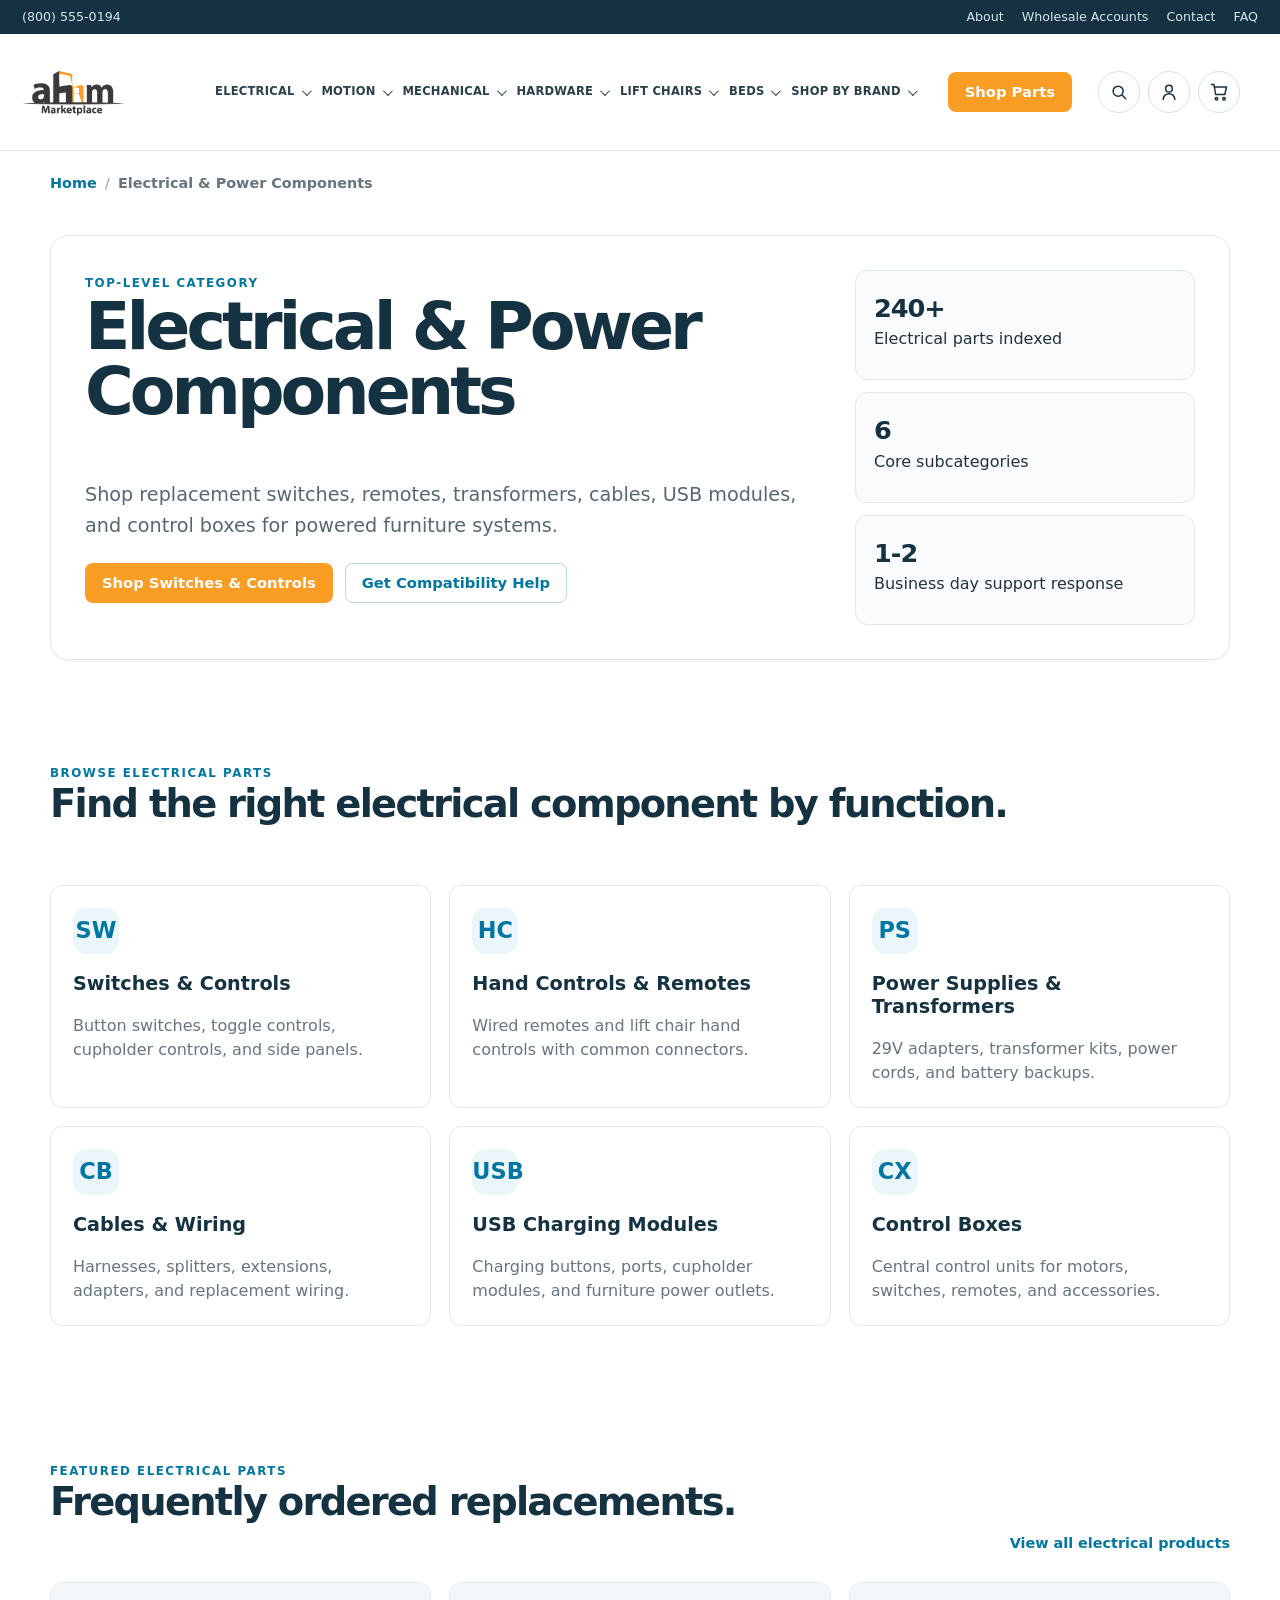
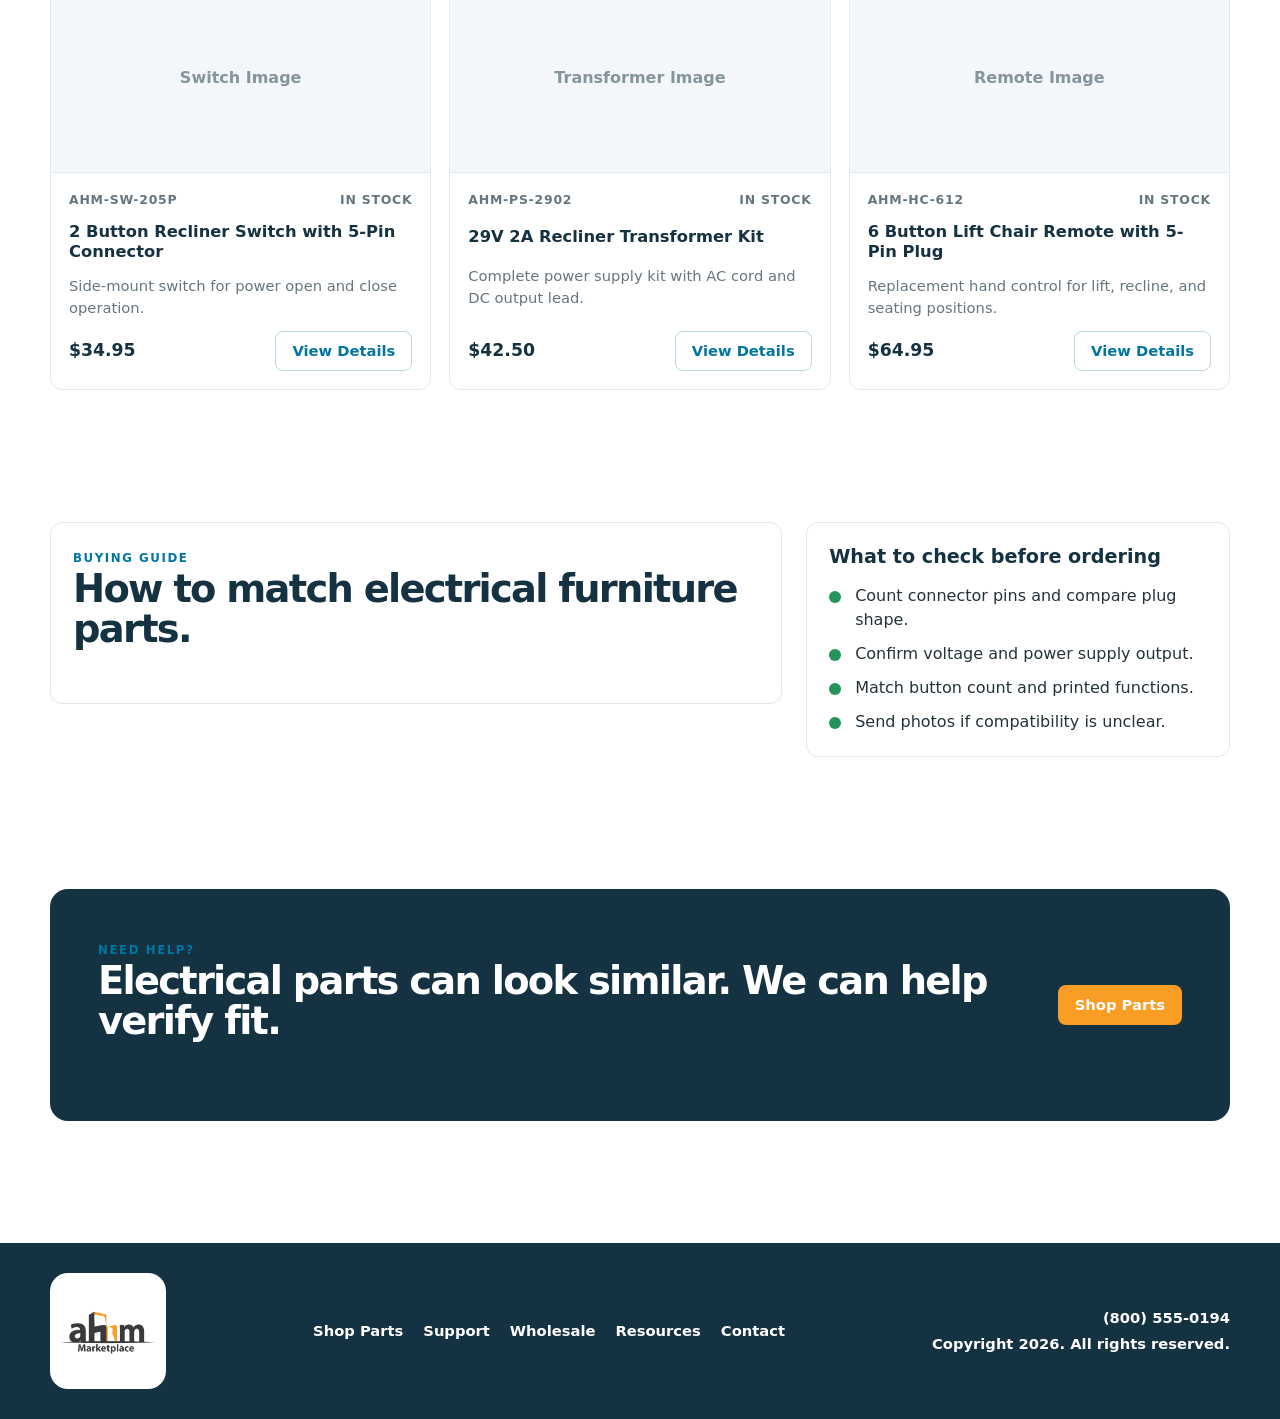
==== category.html @ 7382ef0e "Create static furniture parts prototype. Co-authored-by: Cursor <cursoragent@cursor.com>" ====
<!DOCTYPE html>
<html lang="en">
<head>
  <meta charset="UTF-8">
  <meta name="viewport" content="width=device-width, initial-scale=1.0">
  <title>Electrical & Power Components | AHM Furniture Parts</title>
  <meta name="description" content="Shop electrical and power replacement parts for recliners, lift chairs, sofas, sectionals, and adjustable beds.">
  <link rel="stylesheet" href="css/styles.css">
</head>
<body>
  <a class="skip-link" href="#main-content">Skip to content</a>
  <div class="utility-bar">
    <div class="container utility-inner">
      <div class="utility-contact">
        <a href="tel:+18005550194">(800) 555-0194</a>
      </div>
      <nav class="utility-links" aria-label="Utility navigation">
        <a href="#">About</a>
        <a href="#">Wholesale Accounts</a>
        <a href="#">Contact</a>
        <a href="#">FAQ</a>
      </nav>
    </div>
  </div>

  <!-- Shopify-ready header and navigation section -->
  <header class="site-header">
    <div class="container header-main">
      <a class="brand" href="index.html" aria-label="AHM Furniture Parts home">
        <img src="assets/AHM-Marketplace-Logo.png" alt="AHM Furniture Parts" onerror="this.style.display='none'">
      </a>
    <nav class="main-nav" aria-label="Main navigation" data-main-nav>
      <div class="mobile-nav-header mobile-only">
        <strong>Browse Parts</strong>
        <button class="mobile-close" type="button" aria-label="Close menu" data-menu-close>X</button>
      </div>
      <div class="container">
        <ul class="nav-list">
          <li class="nav-item">
            <button class="nav-button" type="button" aria-expanded="false">Electrical</button>
            <div class="mega-menu mega-wide">
              <div class="mega-grid">
                <div class="mega-panel">
                  <strong>Controls</strong>
                  <a href="subcategory.html">Switches &amp; Controls</a>
                  <a href="#">Hand Controls &amp; Remotes</a>
                  <a href="#">USB Charging Modules</a>
                </div>
                <div class="mega-panel">
                  <strong>Power</strong>
                  <a href="category.html">Electrical &amp; Power Components</a>
                  <a href="#">Power Supplies &amp; Transformers</a>
                  <a href="#">Control Boxes</a>
                </div>
                <div class="mega-panel">
                  <strong>Wiring</strong>
                  <a href="#">Cables &amp; Wiring</a>
                  <a href="#">Connectors &amp; Adapters</a>
                  <a href="#">Splitters &amp; Extensions</a>
                </div>
              </div>
            </div>
          </li>
          <li class="nav-item">
            <button class="nav-button" type="button" aria-expanded="false">Motion</button>
            <div class="mega-menu mega-wide">
              <div class="mega-grid">
                <div class="mega-panel">
                  <strong>Actuator Types</strong>
                  <a href="#">Motors &amp; Actuators</a>
                  <a href="#">Recliner Motors</a>
                  <a href="#">Lift Chair Motors</a>
                </div>
                <div class="mega-panel">
                  <strong>Positioning</strong>
                  <a href="#">Headrest Motors</a>
                  <a href="#">Lumbar Motors</a>
                  <a href="#">Drive Shafts</a>
                </div>
                <div class="mega-panel">
                  <strong>Drive Systems</strong>
                  <a href="#">Mechanisms &amp; Drive Systems</a>
                  <a href="#">Motor Brackets</a>
                  <a href="#">Synchronization Parts</a>
                </div>
              </div>
            </div>
          </li>
          <li class="nav-item">
            <button class="nav-button" type="button" aria-expanded="false">Mechanical</button>
            <div class="mega-menu mega-wide">
              <div class="mega-grid">
                <div class="mega-panel">
                  <strong>Recline Systems</strong>
                  <a href="#">Recliner Mechanisms</a>
                  <a href="#">Linkage Parts</a>
                  <a href="#">Mounting Plates</a>
                </div>
                <div class="mega-panel">
                  <strong>Release Parts</strong>
                  <a href="#">Release Handles</a>
                  <a href="#">Release Cables</a>
                  <a href="#">Pull Tabs</a>
                </div>
                <div class="mega-panel">
                  <strong>Repair Components</strong>
                  <a href="#">Springs</a>
                  <a href="#">Brackets &amp; Mounting Hardware</a>
                  <a href="#">Bearings &amp; Bushings</a>
                </div>
              </div>
            </div>
          </li>
          <li class="nav-item">
            <button class="nav-button" type="button" aria-expanded="false">Hardware</button>
            <div class="mega-menu mega-wide">
              <div class="mega-grid">
                <div class="mega-panel">
                  <strong>Fasteners</strong>
                  <a href="#">Bolts, Screws &amp; Nuts</a>
                  <a href="#">Pins &amp; Retainers</a>
                  <a href="#">Washers &amp; Spacers</a>
                </div>
                <div class="mega-panel">
                  <strong>Clips &amp; Guides</strong>
                  <a href="#">Clips &amp; Bushings</a>
                  <a href="#">Glides &amp; Guides</a>
                  <a href="#">Snap-In Hardware</a>
                </div>
                <div class="mega-panel">
                  <strong>Base Parts</strong>
                  <a href="#">Feet &amp; Glides</a>
                  <a href="#">Casters &amp; Wheels</a>
                  <a href="#">Levelers</a>
                </div>
              </div>
            </div>
          </li>
          <li class="nav-item">
            <button class="nav-button" type="button" aria-expanded="false">Lift Chairs</button>
            <div class="mega-menu mega-wide">
              <div class="mega-grid">
                <div class="mega-panel">
                  <strong>Controls</strong>
                  <a href="#">Hand Controls</a>
                  <a href="#">Wired Remotes</a>
                  <a href="#">Control Pendants</a>
                </div>
                <div class="mega-panel">
                  <strong>Lift Drive</strong>
                  <a href="#">Lift Motors</a>
                  <a href="#">Actuators</a>
                  <a href="#">Lift Bases</a>
                </div>
                <div class="mega-panel">
                  <strong>Power &amp; Backup</strong>
                  <a href="#">Transformers</a>
                  <a href="#">Batteries</a>
                  <a href="#">Power Cords</a>
                </div>
              </div>
            </div>
          </li>
          <li class="nav-item">
            <button class="nav-button" type="button" aria-expanded="false">Beds</button>
            <div class="mega-menu mega-wide">
              <div class="mega-grid">
                <div class="mega-panel">
                  <strong>Bed Controls</strong>
                  <a href="#">Bed Remotes</a>
                  <a href="#">Wireless Remotes</a>
                  <a href="#">Pairing Accessories</a>
                </div>
                <div class="mega-panel">
                  <strong>Adjustment Parts</strong>
                  <a href="#">Bed Motors</a>
                  <a href="#">Actuators</a>
                  <a href="#">Control Boxes</a>
                </div>
                <div class="mega-panel">
                  <strong>Electrical</strong>
                  <a href="#">Power Supplies</a>
                  <a href="#">Cables &amp; Wiring</a>
                  <a href="#">Sync Cords</a>
                </div>
              </div>
            </div>
          </li>
          <li class="nav-item">
            <button class="nav-button" type="button" aria-expanded="false">Shop By Brand</button>
            <div class="mega-menu mega-wide">
              <div class="mega-grid">
                <div class="mega-panel">
                  <strong>Component Brands</strong>
                  <a href="#">Okin</a>
                  <a href="#">Limoss</a>
                  <a href="#">Kaidi</a>
                </div>
                <div class="mega-panel">
                  <strong>Furniture Brands</strong>
                  <a href="#">La-Z-Boy</a>
                  <a href="#">Ashley Furniture</a>
                  <a href="#">Pride Mobility</a>
                </div>
                <div class="mega-panel">
                  <strong>Universal Fit</strong>
                  <a href="#">Compatible Switches</a>
                  <a href="#">Universal Remotes</a>
                  <a href="#">Connector Matching</a>
                </div>
              </div>
            </div>
          </li>
        </ul>
      </div>
    </nav>
      <a class="header-cta" href="category.html">Shop Parts</a>
      <div class="header-actions" aria-label="Header actions">
        <button class="icon-button" type="button" aria-label="Search">
          <svg viewBox="0 0 24 24" aria-hidden="true"><circle cx="11" cy="11" r="6"></circle><path d="m16 16 4 4"></path></svg>
        </button>
        <a class="icon-button" href="#" aria-label="Account">
          <svg viewBox="0 0 24 24" aria-hidden="true"><circle cx="12" cy="8" r="4"></circle><path d="M5 21a7 7 0 0 1 14 0"></path></svg>
        </a>
        <a class="icon-button" href="#" aria-label="Cart">
          <svg viewBox="0 0 24 24" aria-hidden="true"><path d="M6 6h15l-2 9H8L6 3H3"></path><circle cx="9" cy="20" r="1.5"></circle><circle cx="18" cy="20" r="1.5"></circle></svg>
        </a>
      </div>
      <button class="menu-toggle" type="button" aria-label="Open menu" aria-expanded="false" data-menu-toggle><span></span><span></span><span></span></button>
    </div>
  </header>

  <main id="main-content">
    <div class="container breadcrumbs" aria-label="Breadcrumb">
      <a href="index.html">Home</a>
      <span>Electrical &amp; Power Components</span>
    </div>

    <!-- Shopify-ready category hero section -->
    <section class="page-hero">
      <div class="container">
        <div class="category-hero">
          <div>
            <span class="eyebrow">Top-Level Category</span>
            <h1>Electrical &amp; Power Components</h1>
            <p class="lead">Shop replacement switches, remotes, transformers, cables, USB modules, and control boxes for powered furniture systems.</p>
            <div class="hero-actions">
              <a class="btn btn-primary" href="subcategory.html">Shop Switches &amp; Controls</a>
              <a class="btn btn-secondary" href="#category-help">Get Compatibility Help</a>
            </div>
          </div>
          <div class="hero-stats" aria-label="Category highlights">
            <div class="stat-card"><strong>240+</strong><span>Electrical parts indexed</span></div>
            <div class="stat-card"><strong>6</strong><span>Core subcategories</span></div>
            <div class="stat-card"><strong>1-2</strong><span>Business day support response</span></div>
          </div>
        </div>
      </div>
    </section>

    <!-- Shopify-ready subcategory grid section -->
    <section class="section section-tight">
      <div class="container">
        <div class="section-header">
          <div>
            <span class="eyebrow">Browse Electrical Parts</span>
            <h2>Find the right electrical component by function.</h2>
          </div>
        </div>
        <div class="subcategory-grid">
          <a class="category-card" href="subcategory.html"><span class="icon">SW</span><h3>Switches &amp; Controls</h3><p>Button switches, toggle controls, cupholder controls, and side panels.</p></a>
          <a class="category-card" href="#"><span class="icon">HC</span><h3>Hand Controls &amp; Remotes</h3><p>Wired remotes and lift chair hand controls with common connectors.</p></a>
          <a class="category-card" href="#"><span class="icon">PS</span><h3>Power Supplies &amp; Transformers</h3><p>29V adapters, transformer kits, power cords, and battery backups.</p></a>
          <a class="category-card" href="#"><span class="icon">CB</span><h3>Cables &amp; Wiring</h3><p>Harnesses, splitters, extensions, adapters, and replacement wiring.</p></a>
          <a class="category-card" href="#"><span class="icon">USB</span><h3>USB Charging Modules</h3><p>Charging buttons, ports, cupholder modules, and furniture power outlets.</p></a>
          <a class="category-card" href="#"><span class="icon">CX</span><h3>Control Boxes</h3><p>Central control units for motors, switches, remotes, and accessories.</p></a>
        </div>
      </div>
    </section>

    <!-- Shopify-ready featured products section -->
    <section class="section">
      <div class="container">
        <div class="section-header">
          <div>
            <span class="eyebrow">Featured Electrical Parts</span>
            <h2>Frequently ordered replacements.</h2>
          </div>
          <a class="small-link" href="subcategory.html">View all electrical products</a>
        </div>
        <div class="product-grid">
          <article class="product-card"><a class="product-image" href="product.html">Switch Image</a><div class="product-body"><div class="product-meta"><span>AHM-SW-205P</span><span>In Stock</span></div><a class="product-title" href="product.html">2 Button Recliner Switch with 5-Pin Connector</a><p class="product-desc">Side-mount switch for power open and close operation.</p><div class="product-footer"><span class="price">$34.95</span><a class="btn btn-outline" href="product.html">View Details</a></div></div></article>
          <article class="product-card"><a class="product-image" href="#">Transformer Image</a><div class="product-body"><div class="product-meta"><span>AHM-PS-2902</span><span>In Stock</span></div><a class="product-title" href="#">29V 2A Recliner Transformer Kit</a><p class="product-desc">Complete power supply kit with AC cord and DC output lead.</p><div class="product-footer"><span class="price">$42.50</span><a class="btn btn-outline" href="#">View Details</a></div></div></article>
          <article class="product-card"><a class="product-image" href="#">Remote Image</a><div class="product-body"><div class="product-meta"><span>AHM-HC-612</span><span>In Stock</span></div><a class="product-title" href="#">6 Button Lift Chair Remote with 5-Pin Plug</a><p class="product-desc">Replacement hand control for lift, recline, and seating positions.</p><div class="product-footer"><span class="price">$64.95</span><a class="btn btn-outline" href="#">View Details</a></div></div></article>
        </div>
      </div>
    </section>

    <!-- Shopify-ready education section -->
    <section class="section section-tight">
      <div class="container content-split">
        <article class="info-card">
          <span class="eyebrow">Buying Guide</span>
          <h2>How to match electrical furniture parts.</h2>
        </article>
        <aside class="info-card">
          <h3>What to check before ordering</h3>
          <ul class="check-list">
            <li>Count connector pins and compare plug shape.</li>
            <li>Confirm voltage and power supply output.</li>
            <li>Match button count and printed functions.</li>
            <li>Send photos if compatibility is unclear.</li>
          </ul>
        </aside>
      </div>
    </section>

    <!-- Shopify-ready help CTA section -->
    <section class="section" id="category-help">
      <div class="container">
        <div class="banner-cta">
          <div>
            <span class="eyebrow">Need Help?</span>
            <h2>Electrical parts can look similar. We can help verify fit.</h2>
          </div>
          <a class="btn btn-primary" href="category.html">Shop Parts</a>
        </div>
      </div>
    </section>
  </main>

  <footer class="site-footer compact-footer">
    <div class="container footer-compact-inner">
      <a class="brand footer-logo" href="index.html" aria-label="AHM Furniture Parts home"><img src="assets/AHM-Marketplace-Logo.png" alt="AHM Furniture Parts" onerror="this.style.display='none'"></a>
      <nav class="footer-simple-links" aria-label="Footer navigation"><a href="category.html">Shop Parts</a><a href="#category-help">Support</a><a href="#">Wholesale</a><a href="#">Resources</a><a href="#">Contact</a></nav>
      <div class="footer-contact-line"><a href="tel:+18005550194">(800) 555-0194</a><span>Copyright 2026. All rights reserved.</span></div>
    </div>
  </footer>
  <script src="js/main.js"></script>
</body>
</html>
---- css/styles.css ----
:root {
  --navy: #102033;
  --charcoal: #1F2933;
  --bg: #F5F7FA;
  --white: #FFFFFF;
  --border: #D9E1EA;
  --blue: #2563EB;
  --orange: #F97316;
  --green: #16A34A;
  --muted: #667589;
  --soft-blue: #EFF6FF;
  --soft-orange: #FFF7ED;
  --shadow: 0 18px 45px rgba(16, 32, 51, 0.12);
  --shadow-soft: 0 10px 30px rgba(16, 32, 51, 0.08);
  --radius-lg: 24px;
  --radius-md: 16px;
  --radius-sm: 10px;
  --container: 1200px;
}

* {
  box-sizing: border-box;
}

html {
  scroll-behavior: smooth;
}

body {
  margin: 0;
  color: var(--charcoal);
  background: var(--bg);
  font-family: Inter, Arial, Helvetica, sans-serif;
  line-height: 1.5;
}

body.menu-open,
body.filters-open {
  overflow: hidden;
}

img {
  max-width: 100%;
  display: block;
}

a {
  color: inherit;
  text-decoration: none;
}

button,
input,
select,
textarea {
  font: inherit;
}

button {
  cursor: pointer;
}

.container {
  width: min(100% - 32px, var(--container));
  margin: 0 auto;
}

.sr-only {
  position: absolute;
  width: 1px;
  height: 1px;
  padding: 0;
  margin: -1px;
  overflow: hidden;
  clip: rect(0, 0, 0, 0);
  white-space: nowrap;
  border: 0;
}

.skip-link {
  position: absolute;
  left: -999px;
  top: 12px;
  z-index: 100;
  padding: 10px 14px;
  color: var(--white);
  background: var(--blue);
  border-radius: var(--radius-sm);
}

.skip-link:focus {
  left: 12px;
}

.utility-bar {
  color: #DDE7F2;
  background: var(--navy);
  font-size: 0.86rem;
}

.utility-inner {
  min-height: 40px;
  display: flex;
  align-items: center;
  justify-content: space-between;
  gap: 18px;
}

.utility-links,
.utility-contact {
  display: flex;
  align-items: center;
  gap: 18px;
  white-space: nowrap;
}

.utility-bar a:hover {
  color: var(--white);
}

.site-header {
  position: sticky;
  top: 0;
  z-index: 50;
  background: var(--white);
  border-bottom: 1px solid var(--border);
  box-shadow: 0 6px 20px rgba(16, 32, 51, 0.05);
}

.header-main {
  display: grid;
  grid-template-columns: auto minmax(280px, 1fr) auto auto;
  align-items: center;
  gap: 20px;
  padding: 18px 0;
}

.brand {
  display: flex;
  align-items: center;
  gap: 12px;
  min-width: max-content;
}

.brand img {
  width: 46px;
  height: 46px;
  object-fit: contain;
}

.brand-mark {
  width: 46px;
  height: 46px;
  display: grid;
  place-items: center;
  color: var(--white);
  background: linear-gradient(135deg, var(--navy), var(--blue));
  border-radius: 14px;
  font-weight: 800;
  letter-spacing: -0.05em;
}

.brand-text {
  display: grid;
  line-height: 1.05;
}

.brand-name {
  color: var(--navy);
  font-size: 1.1rem;
  font-weight: 800;
  letter-spacing: -0.03em;
}

.brand-domain {
  color: var(--muted);
  font-size: 0.76rem;
  font-weight: 700;
  text-transform: uppercase;
  letter-spacing: 0.08em;
}

.site-search {
  display: flex;
  width: 100%;
  overflow: hidden;
  background: var(--white);
  border: 2px solid var(--blue);
  border-radius: 999px;
  box-shadow: 0 10px 25px rgba(37, 99, 235, 0.12);
}

.site-search input {
  min-width: 0;
  flex: 1;
  border: 0;
  outline: 0;
  padding: 13px 18px;
  color: var(--charcoal);
}

.site-search button {
  border: 0;
  color: var(--white);
  background: var(--blue);
  padding: 0 24px;
  font-weight: 800;
}

.header-cta,
.btn {
  display: inline-flex;
  align-items: center;
  justify-content: center;
  gap: 8px;
  min-height: 44px;
  padding: 12px 18px;
  border: 1px solid transparent;
  border-radius: 999px;
  font-weight: 800;
  line-height: 1;
  transition: transform 160ms ease, box-shadow 160ms ease, background 160ms ease, border-color 160ms ease;
}

.header-cta,
.btn-primary {
  color: var(--white);
  background: var(--orange);
  box-shadow: 0 12px 24px rgba(249, 115, 22, 0.22);
}

.btn-primary:hover,
.header-cta:hover {
  transform: translateY(-1px);
  box-shadow: 0 16px 30px rgba(249, 115, 22, 0.28);
}

.btn-secondary {
  color: var(--navy);
  background: var(--white);
  border-color: var(--border);
}

.btn-secondary:hover {
  border-color: var(--blue);
  box-shadow: var(--shadow-soft);
}

.btn-blue {
  color: var(--white);
  background: var(--blue);
  box-shadow: 0 12px 24px rgba(37, 99, 235, 0.18);
}

.btn-outline {
  color: var(--blue);
  background: var(--white);
  border-color: rgba(37, 99, 235, 0.35);
}

.menu-toggle {
  display: none;
  width: 44px;
  height: 44px;
  padding: 0;
  border: 1px solid var(--border);
  background: var(--white);
  border-radius: 50%;
}

.menu-toggle span {
  display: block;
  width: 18px;
  height: 2px;
  margin: 4px auto;
  background: var(--navy);
  border-radius: 10px;
}

.main-nav {
  border-top: 1px solid var(--border);
}

.nav-list {
  display: flex;
  align-items: center;
  justify-content: space-between;
  gap: 4px;
  margin: 0;
  padding: 0;
  list-style: none;
}

.nav-item {
  position: relative;
}

.nav-button,
.nav-link {
  display: flex;
  align-items: center;
  min-height: 48px;
  padding: 0 12px;
  border: 0;
  color: var(--navy);
  background: transparent;
  font-size: 0.9rem;
  font-weight: 800;
}

.nav-button::after {
  content: "";
  width: 7px;
  height: 7px;
  margin-left: 8px;
  border-right: 2px solid currentColor;
  border-bottom: 2px solid currentColor;
  transform: rotate(45deg) translateY(-2px);
}

.mega-menu {
  position: absolute;
  top: 100%;
  left: 0;
  width: min(760px, calc(100vw - 32px));
  padding: 22px;
  opacity: 0;
  visibility: hidden;
  transform: translateY(10px);
  background: var(--white);
  border: 1px solid var(--border);
  border-radius: 0 0 var(--radius-lg) var(--radius-lg);
  box-shadow: var(--shadow);
  transition: opacity 180ms ease, transform 180ms ease, visibility 180ms ease;
}

.nav-item:hover .mega-menu,
.nav-item:focus-within .mega-menu,
.nav-item.is-open .mega-menu {
  opacity: 1;
  visibility: visible;
  transform: translateY(0);
}

.mega-wide {
  width: min(920px, calc(100vw - 32px));
}

.mega-grid {
  display: grid;
  grid-template-columns: repeat(2, minmax(0, 1fr));
  gap: 16px;
}

.mega-panel {
  padding: 16px;
  background: var(--bg);
  border: 1px solid var(--border);
  border-radius: var(--radius-md);
}

.mega-panel strong {
  display: block;
  color: var(--navy);
  margin-bottom: 6px;
  font-size: 0.98rem;
}

.mega-panel p {
  margin: 0 0 12px;
  color: var(--muted);
  font-size: 0.9rem;
}

.mega-panel a {
  display: block;
  padding: 7px 0;
  color: var(--charcoal);
  font-weight: 700;
}

.mega-panel a:hover {
  color: var(--blue);
}

main {
  overflow: hidden;
}

.section {
  padding: 72px 0;
}

.section-tight {
  padding: 42px 0;
}

.section-header {
  display: flex;
  align-items: end;
  justify-content: space-between;
  gap: 20px;
  margin-bottom: 28px;
}

.eyebrow {
  display: inline-flex;
  align-items: center;
  gap: 8px;
  color: var(--blue);
  font-size: 0.78rem;
  font-weight: 900;
  letter-spacing: 0.12em;
  text-transform: uppercase;
}

h1,
h2,
h3,
p {
  margin-top: 0;
}

h1,
.h1 {
  color: var(--navy);
  font-size: clamp(2.4rem, 5vw, 4.8rem);
  line-height: 0.98;
  letter-spacing: -0.06em;
}

h2 {
  color: var(--navy);
  font-size: clamp(1.8rem, 3vw, 2.8rem);
  line-height: 1.05;
  letter-spacing: -0.045em;
}

h3 {
  color: var(--navy);
  font-size: 1.2rem;
  line-height: 1.2;
}

.lead {
  color: var(--muted);
  font-size: clamp(1.05rem, 2vw, 1.25rem);
}

.text-muted {
  color: var(--muted);
}

.hero {
  position: relative;
  padding: 72px 0 48px;
  background:
    radial-gradient(circle at top right, rgba(37, 99, 235, 0.14), transparent 34%),
    linear-gradient(135deg, #FFFFFF 0%, #F0F5FC 100%);
}

.hero::before {
  content: "";
  position: absolute;
  inset: auto 0 0;
  height: 1px;
  background: var(--border);
}

.hero-grid {
  display: grid;
  grid-template-columns: minmax(0, 1.05fr) minmax(340px, 0.95fr);
  gap: 44px;
  align-items: center;
}

.hero-copy {
  max-width: 690px;
}

.hero-search {
  display: flex;
  width: 100%;
  max-width: 760px;
  margin: 28px 0 18px;
  overflow: hidden;
  background: var(--white);
  border: 1px solid var(--border);
  border-radius: var(--radius-md);
  box-shadow: var(--shadow-soft);
}

.hero-search input {
  flex: 1;
  min-width: 0;
  border: 0;
  outline: 0;
  padding: 18px 20px;
}

.hero-search button {
  border: 0;
  color: var(--white);
  background: var(--blue);
  padding: 0 24px;
  font-weight: 900;
}

.hero-actions {
  display: flex;
  flex-wrap: wrap;
  gap: 12px;
  margin: 22px 0;
}

.trust-row {
  display: flex;
  flex-wrap: wrap;
  gap: 10px;
}

.trust-badge,
.pill,
.availability,
.compatibility-badge {
  display: inline-flex;
  align-items: center;
  gap: 7px;
  min-height: 30px;
  padding: 6px 10px;
  color: var(--navy);
  background: var(--white);
  border: 1px solid var(--border);
  border-radius: 999px;
  font-size: 0.82rem;
  font-weight: 800;
}

.trust-badge::before,
.availability::before {
  content: "";
  width: 8px;
  height: 8px;
  background: var(--green);
  border-radius: 50%;
}

.hero-card {
  position: relative;
  padding: 24px;
  background: var(--white);
  border: 1px solid var(--border);
  border-radius: var(--radius-lg);
  box-shadow: var(--shadow);
}

.hero-card-top {
  display: flex;
  justify-content: space-between;
  gap: 16px;
  padding-bottom: 18px;
  border-bottom: 1px solid var(--border);
}

.part-number {
  color: var(--blue);
  font-size: 0.8rem;
  font-weight: 900;
  letter-spacing: 0.1em;
  text-transform: uppercase;
}

.hero-product-visual,
.product-image,
.gallery-main,
.placeholder-visual {
  min-height: 220px;
  display: grid;
  place-items: center;
  overflow: hidden;
  color: rgba(16, 32, 51, 0.34);
  background:
    linear-gradient(135deg, rgba(37, 99, 235, 0.08), rgba(249, 115, 22, 0.08)),
    repeating-linear-gradient(45deg, #FFFFFF 0, #FFFFFF 11px, #F0F4F8 11px, #F0F4F8 22px);
  border: 1px solid var(--border);
  border-radius: var(--radius-md);
  font-weight: 900;
  text-align: center;
}

.hero-product-visual {
  margin: 20px 0;
}

.spec-list {
  display: grid;
  gap: 10px;
  margin: 0;
}

.spec-list div {
  display: flex;
  justify-content: space-between;
  gap: 16px;
  padding: 10px 0;
  border-bottom: 1px solid var(--border);
}

.spec-list dt {
  color: var(--muted);
  font-weight: 700;
}

.spec-list dd {
  margin: 0;
  color: var(--navy);
  font-weight: 900;
}

.card-grid,
.product-grid,
.subcategory-grid,
.type-grid,
.value-grid,
.resource-grid,
.related-grid {
  display: grid;
  gap: 18px;
}

.card-grid {
  grid-template-columns: repeat(4, minmax(0, 1fr));
}

.type-grid,
.value-grid {
  grid-template-columns: repeat(3, minmax(0, 1fr));
}

.product-grid {
  grid-template-columns: repeat(3, minmax(0, 1fr));
}

.subcategory-grid {
  grid-template-columns: repeat(3, minmax(0, 1fr));
}

.resource-grid,
.related-grid {
  grid-template-columns: repeat(4, minmax(0, 1fr));
}

.category-card,
.type-card,
.value-card,
.product-card,
.resource-card,
.info-card,
.filter-card {
  background: var(--white);
  border: 1px solid var(--border);
  border-radius: var(--radius-md);
  box-shadow: 0 1px 0 rgba(16, 32, 51, 0.02);
  transition: transform 170ms ease, box-shadow 170ms ease, border-color 170ms ease;
}

.category-card,
.type-card,
.value-card,
.resource-card,
.info-card {
  padding: 22px;
}

.category-card:hover,
.type-card:hover,
.value-card:hover,
.product-card:hover,
.resource-card:hover {
  transform: translateY(-3px);
  border-color: rgba(37, 99, 235, 0.28);
  box-shadow: var(--shadow-soft);
}

.category-card .icon,
.type-card .icon,
.value-card .icon {
  width: 46px;
  height: 46px;
  display: grid;
  place-items: center;
  margin-bottom: 18px;
  color: var(--blue);
  background: var(--soft-blue);
  border-radius: 14px;
  font-size: 1.4rem;
  font-weight: 900;
}

.category-card p,
.type-card p,
.value-card p,
.resource-card p {
  color: var(--muted);
  margin-bottom: 0;
}

.product-card {
  display: flex;
  flex-direction: column;
  overflow: hidden;
}

.product-image {
  min-height: 190px;
  border-width: 0 0 1px;
  border-radius: 0;
}

.product-body {
  display: grid;
  gap: 12px;
  padding: 18px;
  flex: 1;
}

.product-meta {
  display: flex;
  justify-content: space-between;
  gap: 12px;
  color: var(--muted);
  font-size: 0.78rem;
  font-weight: 800;
  text-transform: uppercase;
  letter-spacing: 0.06em;
}

.product-title {
  color: var(--navy);
  font-size: 1.02rem;
  font-weight: 900;
  line-height: 1.25;
}

.product-title:hover {
  color: var(--blue);
}

.product-desc {
  margin: 0;
  color: var(--muted);
  font-size: 0.92rem;
}

.product-footer {
  display: flex;
  align-items: center;
  justify-content: space-between;
  gap: 12px;
  margin-top: auto;
}

.price {
  color: var(--navy);
  font-size: 1.08rem;
  font-weight: 900;
}

.small-link {
  color: var(--blue);
  font-size: 0.9rem;
  font-weight: 900;
}

.banner-cta {
  color: var(--white);
  background:
    radial-gradient(circle at top right, rgba(249, 115, 22, 0.28), transparent 30%),
    linear-gradient(135deg, var(--navy), #17385F);
  border-radius: var(--radius-lg);
  padding: clamp(28px, 5vw, 48px);
  display: grid;
  grid-template-columns: minmax(0, 1fr) auto;
  gap: 28px;
  align-items: center;
  box-shadow: var(--shadow);
}

.banner-cta h2,
.banner-cta p {
  color: var(--white);
}

.banner-cta p {
  margin-bottom: 0;
  opacity: 0.84;
}

.breadcrumbs {
  display: flex;
  flex-wrap: wrap;
  gap: 8px;
  align-items: center;
  padding: 22px 0 0;
  color: var(--muted);
  font-size: 0.9rem;
  font-weight: 700;
}

.breadcrumbs a {
  color: var(--blue);
}

.breadcrumbs span::before {
  content: "/";
  margin-right: 8px;
  color: #A5B3C5;
}

.page-hero {
  padding: 40px 0 34px;
}

.category-hero {
  display: grid;
  grid-template-columns: minmax(0, 1fr) 340px;
  gap: 28px;
  align-items: stretch;
  padding: 34px;
  background: var(--white);
  border: 1px solid var(--border);
  border-radius: var(--radius-lg);
  box-shadow: var(--shadow-soft);
}

.hero-stats {
  display: grid;
  gap: 12px;
}

.stat-card {
  padding: 18px;
  background: var(--bg);
  border: 1px solid var(--border);
  border-radius: var(--radius-md);
}

.stat-card strong {
  display: block;
  color: var(--navy);
  font-size: 1.6rem;
  letter-spacing: -0.04em;
}

.content-split {
  display: grid;
  grid-template-columns: minmax(0, 0.95fr) minmax(320px, 0.55fr);
  gap: 24px;
  align-items: start;
}

.info-card h3 {
  margin-bottom: 12px;
}

.check-list {
  display: grid;
  gap: 10px;
  padding: 0;
  margin: 16px 0 0;
  list-style: none;
}

.check-list li {
  position: relative;
  padding-left: 26px;
}

.check-list li::before {
  content: "";
  position: absolute;
  left: 0;
  top: 7px;
  width: 12px;
  height: 12px;
  background: var(--green);
  border-radius: 50%;
}

.listing-layout {
  display: grid;
  grid-template-columns: 280px minmax(0, 1fr);
  gap: 24px;
  align-items: start;
}

.filter-toggle {
  display: none;
  margin-bottom: 16px;
}

.filters-sidebar {
  position: sticky;
  top: 154px;
}

.filter-card {
  overflow: hidden;
}

.filter-header {
  padding: 18px;
  border-bottom: 1px solid var(--border);
}

.filter-group {
  padding: 18px;
  border-bottom: 1px solid var(--border);
}

.filter-group:last-child {
  border-bottom: 0;
}

.filter-group h3 {
  margin-bottom: 12px;
  font-size: 0.96rem;
}

.checkbox-row {
  display: flex;
  align-items: center;
  gap: 9px;
  margin: 10px 0;
  color: var(--charcoal);
  font-size: 0.92rem;
  font-weight: 700;
}

.toolbar {
  display: flex;
  justify-content: space-between;
  align-items: center;
  gap: 16px;
  margin-bottom: 18px;
  padding: 14px 16px;
  background: var(--white);
  border: 1px solid var(--border);
  border-radius: var(--radius-md);
}

.toolbar select {
  border: 1px solid var(--border);
  border-radius: 999px;
  padding: 9px 12px;
  color: var(--navy);
  background: var(--white);
  font-weight: 800;
}

.pagination {
  display: flex;
  justify-content: center;
  gap: 8px;
  margin-top: 30px;
}

.pagination a,
.pagination span {
  min-width: 40px;
  height: 40px;
  display: grid;
  place-items: center;
  color: var(--navy);
  background: var(--white);
  border: 1px solid var(--border);
  border-radius: 50%;
  font-weight: 900;
}

.pagination .active {
  color: var(--white);
  background: var(--blue);
  border-color: var(--blue);
}

.product-detail {
  display: grid;
  grid-template-columns: minmax(320px, 0.95fr) minmax(0, 1.05fr);
  gap: 36px;
  align-items: start;
}

.product-gallery,
.product-summary,
.spec-table-wrap,
.tabs-card {
  background: var(--white);
  border: 1px solid var(--border);
  border-radius: var(--radius-lg);
  box-shadow: var(--shadow-soft);
}

.product-gallery {
  padding: 18px;
}

.gallery-main {
  min-height: 420px;
}

.gallery-thumbs {
  display: grid;
  grid-template-columns: repeat(4, 1fr);
  gap: 10px;
  margin-top: 12px;
}

.gallery-thumb {
  min-height: 84px;
  border: 1px solid var(--border);
  background: var(--bg);
  border-radius: var(--radius-sm);
}

.product-summary {
  padding: 28px;
}

.sku-row {
  display: flex;
  flex-wrap: wrap;
  align-items: center;
  gap: 10px;
  margin-bottom: 12px;
}

.sku {
  color: var(--muted);
  font-size: 0.86rem;
  font-weight: 900;
  letter-spacing: 0.08em;
  text-transform: uppercase;
}

.summary-price {
  margin: 22px 0;
  color: var(--navy);
  font-size: 2rem;
  font-weight: 950;
  letter-spacing: -0.04em;
}

.compatibility-row {
  display: flex;
  flex-wrap: wrap;
  gap: 8px;
  margin: 18px 0 22px;
}

.purchase-row {
  display: flex;
  flex-wrap: wrap;
  gap: 12px;
  align-items: center;
  margin: 22px 0 12px;
}

.quantity {
  display: inline-flex;
  align-items: center;
  height: 46px;
  overflow: hidden;
  border: 1px solid var(--border);
  border-radius: 999px;
}

.quantity button {
  width: 42px;
  height: 44px;
  border: 0;
  background: var(--bg);
  color: var(--navy);
  font-weight: 900;
}

.quantity input {
  width: 48px;
  height: 44px;
  border: 0;
  text-align: center;
  color: var(--navy);
  font-weight: 900;
}

.spec-table-wrap {
  overflow: hidden;
}

.spec-table {
  width: 100%;
  border-collapse: collapse;
  background: var(--white);
}

.spec-table th,
.spec-table td {
  padding: 15px 18px;
  border-bottom: 1px solid var(--border);
  text-align: left;
}

.spec-table th {
  width: 36%;
  color: var(--muted);
  background: var(--bg);
  font-size: 0.9rem;
}

.spec-table td {
  color: var(--navy);
  font-weight: 800;
}

.tabs-card {
  overflow: hidden;
}

.tabs {
  display: flex;
  gap: 0;
  overflow-x: auto;
  border-bottom: 1px solid var(--border);
}

.tab-button {
  min-width: max-content;
  padding: 16px 20px;
  border: 0;
  border-bottom: 3px solid transparent;
  background: var(--white);
  color: var(--muted);
  font-weight: 900;
}

.tab-button.is-active {
  color: var(--blue);
  border-bottom-color: var(--blue);
}

.tab-panel {
  display: none;
  padding: 24px;
}

.tab-panel.is-active {
  display: block;
}

.site-footer {
  margin-top: 72px;
  color: #DDE7F2;
  background: var(--navy);
}

.footer-top {
  display: grid;
  grid-template-columns: 1.1fr 1fr 1fr 1fr 1.15fr;
  gap: 28px;
  padding: 50px 0;
}

.footer-brand {
  display: grid;
  gap: 14px;
}

.footer-brand p,
.footer-col p {
  color: #AFC0D3;
}

.footer-col h3 {
  color: var(--white);
  font-size: 0.98rem;
  margin-bottom: 14px;
}

.footer-col a {
  display: block;
  color: #C8D5E5;
  padding: 5px 0;
  font-size: 0.94rem;
}

.footer-col a:hover {
  color: var(--white);
}

.newsletter-form {
  display: flex;
  overflow: hidden;
  border: 1px solid rgba(255, 255, 255, 0.18);
  border-radius: 999px;
  background: rgba(255, 255, 255, 0.08);
}

.newsletter-form input {
  min-width: 0;
  flex: 1;
  border: 0;
  outline: 0;
  color: var(--white);
  background: transparent;
  padding: 12px 14px;
}

.newsletter-form input::placeholder {
  color: #AFC0D3;
}

.newsletter-form button {
  border: 0;
  color: var(--white);
  background: var(--blue);
  padding: 0 14px;
  font-weight: 900;
}

.social-row {
  display: flex;
  gap: 8px;
  margin-top: 14px;
}

.social-row span {
  width: 34px;
  height: 34px;
  display: grid;
  place-items: center;
  color: var(--white);
  border: 1px solid rgba(255, 255, 255, 0.2);
  border-radius: 50%;
  font-size: 0.78rem;
  font-weight: 900;
}

.footer-bottom {
  display: flex;
  justify-content: space-between;
  gap: 20px;
  padding: 20px 0;
  color: #AFC0D3;
  border-top: 1px solid rgba(255, 255, 255, 0.12);
  font-size: 0.9rem;
}

.mobile-only {
  display: none;
}

@media (max-width: 1100px) {
  .header-main {
    grid-template-columns: auto minmax(230px, 1fr) auto;
  }

  .header-cta {
    display: none;
  }

  .nav-list {
    overflow-x: auto;
    justify-content: flex-start;
  }

  .card-grid,
  .product-grid,
  .subcategory-grid,
  .resource-grid,
  .related-grid {
    grid-template-columns: repeat(2, minmax(0, 1fr));
  }

  .footer-top {
    grid-template-columns: repeat(3, minmax(0, 1fr));
  }
}

@media (max-width: 860px) {
  .container {
    width: min(100% - 24px, var(--container));
  }

  .utility-inner {
    align-items: flex-start;
    flex-direction: column;
    gap: 6px;
    padding: 8px 0;
  }

  .utility-links,
  .utility-contact {
    width: 100%;
    overflow-x: auto;
    gap: 14px;
  }

  .header-main {
    grid-template-columns: auto auto;
    gap: 12px;
    padding: 12px 0;
  }

  .brand-name {
    font-size: 1rem;
  }

  .brand-domain {
    display: none;
  }

  .site-search {
    grid-column: 1 / -1;
    order: 3;
  }

  .menu-toggle {
    display: inline-block;
    justify-self: end;
  }

  .main-nav {
    position: fixed;
    inset: 0 0 0 auto;
    z-index: 70;
    width: min(390px, 88vw);
    padding: 22px;
    overflow-y: auto;
    background: var(--white);
    border-top: 0;
    box-shadow: -20px 0 45px rgba(16, 32, 51, 0.18);
    transform: translateX(105%);
    transition: transform 220ms ease;
  }

  .main-nav.is-open {
    transform: translateX(0);
  }

  .mobile-only {
    display: flex;
  }

  .mobile-nav-header {
    display: flex;
    align-items: center;
    justify-content: space-between;
    gap: 16px;
    margin-bottom: 18px;
  }

  .mobile-close {
    width: 40px;
    height: 40px;
    border: 1px solid var(--border);
    background: var(--white);
    border-radius: 50%;
    color: var(--navy);
    font-weight: 900;
  }

  .nav-list {
    display: grid;
    overflow: visible;
    gap: 0;
  }

  .nav-item {
    border-bottom: 1px solid var(--border);
  }

  .nav-button,
  .nav-link {
    width: 100%;
    min-height: 54px;
    justify-content: space-between;
    padding: 0;
    font-size: 1rem;
  }

  .mega-menu,
  .mega-wide {
    position: static;
    width: 100%;
    display: none;
    opacity: 1;
    visibility: visible;
    transform: none;
    padding: 0 0 16px;
    border: 0;
    border-radius: 0;
    box-shadow: none;
  }

  .nav-item.is-open .mega-menu {
    display: block;
  }

  .mega-grid {
    grid-template-columns: 1fr;
    gap: 10px;
  }

  .hero-grid,
  .category-hero,
  .content-split,
  .listing-layout,
  .product-detail {
    grid-template-columns: 1fr;
  }

  .hero {
    padding: 44px 0 32px;
  }

  .section {
    padding: 52px 0;
  }

  .hero-search {
    flex-direction: column;
    border-radius: var(--radius-md);
  }

  .hero-search button {
    min-height: 48px;
  }

  .type-grid,
  .value-grid {
    grid-template-columns: 1fr;
  }

  .section-header {
    align-items: flex-start;
    flex-direction: column;
  }

  .banner-cta {
    grid-template-columns: 1fr;
  }

  .filters-sidebar {
    position: fixed;
    inset: 0 auto 0 0;
    z-index: 80;
    width: min(360px, 88vw);
    padding: 18px;
    overflow-y: auto;
    background: var(--white);
    transform: translateX(-105%);
    transition: transform 220ms ease;
    box-shadow: 20px 0 45px rgba(16, 32, 51, 0.18);
  }

  .filters-sidebar.is-open {
    transform: translateX(0);
  }

  .filter-toggle {
    display: inline-flex;
  }

  .filter-card {
    box-shadow: none;
  }

  .toolbar {
    align-items: flex-start;
    flex-direction: column;
  }

  .footer-top {
    grid-template-columns: repeat(2, minmax(0, 1fr));
  }
}

@media (max-width: 640px) {
  h1,
  .h1 {
    font-size: 2.55rem;
  }

  .site-search {
    border-radius: var(--radius-md);
  }

  .site-search button {
    padding: 0 14px;
  }

  .brand img,
  .brand-mark {
    width: 40px;
    height: 40px;
  }

  .card-grid,
  .product-grid,
  .subcategory-grid,
  .resource-grid,
  .related-grid {
    grid-template-columns: 1fr;
  }

  .category-hero,
  .product-summary,
  .product-gallery {
    padding: 20px;
  }

  .gallery-main {
    min-height: 300px;
  }

  .purchase-row,
  .product-footer,
  .footer-bottom {
    align-items: stretch;
    flex-direction: column;
  }

  .purchase-row .btn,
  .product-footer .btn {
    width: 100%;
  }

  .footer-top {
    grid-template-columns: 1fr;
    padding: 38px 0;
  }

  .newsletter-form {
    border-radius: var(--radius-md);
  }
}

/* Modernized visual direction pass: cleaner, flatter, and more customer-facing. */
:root {
  --navy: #153242;
  --charcoal: #24323A;
  --bg: #FAFBFC;
  --white: #FFFFFF;
  --border: #E2E8EC;
  --blue: #0276A2;
  --orange: #F99D25;
  --green: #24945A;
  --muted: #66757E;
  --soft-blue: #EAF6FA;
  --soft-orange: #FFF3E1;
  --shadow: 0 1px 2px rgba(21, 50, 66, 0.08);
  --shadow-soft: 0 1px 2px rgba(21, 50, 66, 0.06);
  --radius-lg: 18px;
  --radius-md: 12px;
  --radius-sm: 8px;
  --container: 1180px;
}

body {
  color: var(--charcoal);
  background: var(--white);
  font-family: Aptos, "Segoe UI", system-ui, -apple-system, BlinkMacSystemFont, "Helvetica Neue", Arial, sans-serif;
  font-size: 16px;
}

.site-header .container,
.utility-bar .container {
  width: min(100% - 44px, 1480px);
}

.utility-bar {
  color: #D6E5EA;
  background: #153242;
  font-size: 0.79rem;
}

.utility-inner {
  min-height: 34px;
}

.site-header {
  background: rgba(255, 255, 255, 0.98);
  border-bottom: 1px solid var(--border);
  box-shadow: none;
}

.header-main {
  grid-template-columns: auto minmax(360px, 1fr) auto auto;
  gap: 22px;
  padding: 14px 0;
}

.brand {
  gap: 10px;
}

.brand img {
  width: 38px;
  height: 38px;
}

.brand-name {
  color: var(--navy);
  font-size: 1.03rem;
  font-weight: 760;
  letter-spacing: -0.025em;
}

.brand-domain {
  color: #74838B;
  font-size: 0.68rem;
  letter-spacing: 0.06em;
}

.site-search {
  border: 1px solid #C9D8DE;
  border-radius: var(--radius-sm);
  box-shadow: none;
}

.site-search input {
  padding: 11px 14px;
  color: var(--charcoal);
}

.site-search button {
  background: var(--blue);
  padding: 0 18px;
  font-weight: 740;
}

.header-cta,
.btn {
  min-height: 40px;
  padding: 10px 16px;
  border-radius: var(--radius-sm);
  font-size: 0.92rem;
  font-weight: 760;
  box-shadow: none;
}

.header-cta,
.btn-primary {
  color: var(--white);
  background: var(--orange);
  box-shadow: none;
}

.btn-primary:hover,
.header-cta:hover,
.btn-secondary:hover,
.category-card:hover,
.type-card:hover,
.value-card:hover,
.product-card:hover,
.resource-card:hover {
  transform: none;
  box-shadow: none;
}

.btn-secondary,
.btn-outline {
  color: var(--blue);
  background: var(--white);
  border-color: #B9D8E2;
}

.btn-blue {
  background: var(--blue);
  box-shadow: none;
}

.main-nav {
  border-top: 1px solid var(--border);
}

.nav-list {
  justify-content: flex-start;
  gap: 18px;
}

.nav-button,
.nav-link {
  min-height: 42px;
  padding: 0;
  color: #29404B;
  font-size: 0.79rem;
  font-weight: 760;
  letter-spacing: 0.015em;
  text-transform: uppercase;
  white-space: nowrap;
}

.nav-button::after {
  width: 6px;
  height: 6px;
  margin-left: 7px;
  border-width: 1.5px;
}

.mega-menu {
  padding: 18px;
  border-radius: 0 0 var(--radius-md) var(--radius-md);
  box-shadow: 0 12px 30px rgba(21, 50, 66, 0.10);
}

.mega-panel {
  background: var(--white);
  border-color: var(--border);
}

h1,
.h1 {
  color: var(--navy);
  font-size: clamp(2.55rem, 5.2vw, 5rem);
  line-height: 0.98;
  letter-spacing: -0.06em;
  font-weight: 760;
}

h2 {
  color: var(--navy);
  font-size: clamp(1.75rem, 3vw, 3rem);
  line-height: 1.05;
  letter-spacing: -0.045em;
  font-weight: 740;
}

h3 {
  color: var(--navy);
  font-weight: 720;
}

.lead {
  color: #566871;
  font-size: clamp(1.03rem, 1.5vw, 1.22rem);
  line-height: 1.62;
}

.eyebrow {
  color: var(--blue);
  font-size: 0.74rem;
  font-weight: 780;
  letter-spacing: 0.13em;
}

.section {
  padding: 66px 0;
}

.category-card,
.type-card,
.value-card,
.product-card,
.resource-card,
.info-card,
.filter-card,
.product-gallery,
.product-summary,
.spec-table-wrap,
.tabs-card {
  border-color: var(--border);
  box-shadow: none;
}

.product-image,
.gallery-main,
.hero-product-visual,
.placeholder-visual {
  background: #F3F7F9;
  border-color: #E0E8EC;
  color: #85959D;
}

.site-footer {
  background: #153242;
}

.banner-cta {
  background: #153242;
  box-shadow: none;
}

.home-hero {
  padding: clamp(58px, 8vw, 104px) 0 48px;
  background:
    linear-gradient(90deg, rgba(2, 118, 162, 0.08), transparent 42%),
    linear-gradient(180deg, #FFFFFF 0%, #F7FAFB 100%);
  border-bottom: 1px solid var(--border);
}

.home-hero-grid {
  display: grid;
  grid-template-columns: minmax(0, 1.12fr) minmax(300px, 0.72fr);
  gap: clamp(32px, 7vw, 88px);
  align-items: center;
}

.home-hero-copy {
  max-width: 780px;
}

.home-hero-copy h1 {
  margin-bottom: 22px;
}

.home-search {
  max-width: 760px;
  margin: 30px 0 18px;
  border: 1px solid #C4D8DF;
  border-radius: 12px;
  box-shadow: none;
}

.home-search input {
  padding: 17px 18px;
  font-size: 1rem;
}

.home-search button {
  background: var(--blue);
  padding: 0 24px;
}

.hero-quick-links {
  display: flex;
  flex-wrap: wrap;
  gap: 10px;
  align-items: center;
  margin: -4px 0 20px;
  color: var(--muted);
  font-size: 0.92rem;
}

.hero-quick-links span {
  font-weight: 720;
}

.hero-quick-links a {
  color: var(--blue);
  font-weight: 720;
}

.home-help-panel {
  padding: 30px;
  background: rgba(255, 255, 255, 0.72);
  border: 1px solid #DCE7EB;
  border-radius: 18px;
}

.home-help-panel h2 {
  margin-bottom: 20px;
  font-size: clamp(1.55rem, 2.4vw, 2.25rem);
}

.panel-label {
  display: inline-block;
  margin-bottom: 12px;
  color: var(--blue);
  font-size: 0.78rem;
  font-weight: 780;
  letter-spacing: 0.12em;
  text-transform: uppercase;
}

.help-steps {
  display: grid;
  gap: 14px;
  padding: 0;
  margin: 0 0 22px;
  list-style: none;
}

.help-steps li {
  display: grid;
  grid-template-columns: 30px 1fr;
  gap: 12px;
  color: #455962;
}

.help-steps span {
  width: 30px;
  height: 30px;
  display: grid;
  place-items: center;
  color: #172B36;
  background: var(--soft-orange);
  border: 1px solid #F7D29B;
  border-radius: 50%;
  font-weight: 780;
}

.home-assurance {
  background: var(--white);
  border-bottom: 1px solid var(--border);
}

.home-paths {
  background: var(--white);
  border-bottom: 1px solid var(--border);
}

.path-grid {
  display: grid;
  grid-template-columns: repeat(3, minmax(0, 1fr));
}

.path-card {
  display: grid;
  gap: 8px;
  padding: 24px 28px;
  border-right: 1px solid var(--border);
}

.path-card:first-child {
  padding-left: 0;
}

.path-card:last-child {
  border-right: 0;
  padding-right: 0;
}

.path-card strong {
  color: var(--navy);
  font-size: 1.08rem;
}

.path-card small {
  color: var(--muted);
  font-size: 0.94rem;
}

.path-number {
  color: var(--orange);
  font-size: 0.78rem;
  font-weight: 820;
  letter-spacing: 0.12em;
}

.assurance-grid {
  display: grid;
  grid-template-columns: repeat(3, minmax(0, 1fr));
}

.assurance-grid div {
  padding: 20px 28px;
  border-right: 1px solid var(--border);
}

.assurance-grid div:first-child {
  padding-left: 0;
}

.assurance-grid div:last-child {
  border-right: 0;
  padding-right: 0;
}

.assurance-grid strong,
.assurance-grid span {
  display: block;
}

.assurance-grid strong {
  color: var(--navy);
  font-weight: 760;
}

.assurance-grid span {
  color: var(--muted);
  margin-top: 4px;
  font-size: 0.93rem;
}

.home-section {
  background: var(--white);
}

.home-muted {
  background: #F7FAFB;
  border-top: 1px solid var(--border);
  border-bottom: 1px solid var(--border);
}

.clean-header {
  margin-bottom: 24px;
}

.quick-category-list {
  display: grid;
  grid-template-columns: repeat(2, minmax(0, 1fr));
  border-top: 1px solid var(--border);
}

.category-row {
  display: grid;
  gap: 4px;
  padding: 20px 22px 20px 0;
  border-bottom: 1px solid var(--border);
}

.category-row:nth-child(odd) {
  border-right: 1px solid var(--border);
}

.category-row:nth-child(even) {
  padding-left: 22px;
}

.category-row span {
  color: var(--navy);
  font-size: 1.08rem;
  font-weight: 760;
}

.category-row small {
  color: var(--muted);
  font-size: 0.94rem;
}

.category-row:hover span,
.clean-product-bottom a:hover,
.small-link:hover {
  color: var(--blue);
}

.home-split {
  display: grid;
  grid-template-columns: minmax(0, 0.85fr) minmax(320px, 1fr);
  gap: 46px;
  align-items: center;
}

.furniture-section {
  grid-template-columns: minmax(0, 0.85fr) 240px minmax(300px, 0.9fr);
}

.furniture-photo img {
  width: 100%;
  aspect-ratio: 1 / 0.82;
  object-fit: cover;
  border: 1px solid var(--border);
  border-radius: 16px;
}

.furniture-pills {
  display: flex;
  flex-wrap: wrap;
  gap: 12px;
}

.furniture-pills a {
  padding: 12px 16px;
  color: var(--navy);
  background: var(--white);
  border: 1px solid #D6E4E9;
  border-radius: 999px;
  font-weight: 720;
}

.furniture-pills a:hover {
  color: var(--blue);
  border-color: #9BC7D7;
}

.clean-product-grid {
  display: grid;
  grid-template-columns: repeat(4, minmax(0, 1fr));
  gap: 0;
  border-top: 1px solid var(--border);
  border-left: 1px solid var(--border);
}

.clean-product {
  display: grid;
  grid-template-rows: auto 1fr;
  gap: 0;
  padding: 0;
  border-right: 1px solid var(--border);
  border-bottom: 1px solid var(--border);
  background: var(--white);
}

.clean-product-visual {
  min-height: 156px;
  display: grid;
  place-items: center;
  color: #758990;
  background: #F5F8F9;
  border: 1px solid #E1EAEE;
  border-radius: 12px;
  font-size: 0.82rem;
  font-weight: 760;
  letter-spacing: 0.12em;
  text-transform: uppercase;
}

.clean-product .product-meta {
  display: block;
  margin-bottom: 8px;
  color: var(--blue);
  font-size: 0.75rem;
  font-weight: 760;
  letter-spacing: 0.08em;
  text-transform: uppercase;
}

.clean-product .product-title {
  display: block;
  color: var(--navy);
  font-size: 1.04rem;
  font-weight: 760;
}

.clean-product p {
  margin: 10px 0 18px;
  color: var(--muted);
  font-size: 0.94rem;
}

.clean-product-bottom {
  display: grid;
  gap: 14px;
  align-self: end;
  margin-top: 16px;
}

.clean-product-bottom strong {
  color: var(--navy);
  font-size: 1.1rem;
}

.clean-product-bottom a {
  color: var(--blue);
  font-weight: 760;
}

.product-actions {
  display: grid;
  grid-template-columns: 1fr;
  gap: 8px;
}

.product-actions button,
.product-actions a {
  min-height: 38px;
  display: inline-flex;
  align-items: center;
  justify-content: center;
  border-radius: 8px;
  font-size: 0.88rem;
  font-weight: 760;
}

.product-actions button {
  color: var(--white);
  background: var(--orange);
  border: 1px solid var(--orange);
}

.product-actions a {
  color: var(--blue);
  background: var(--white);
  border: 1px solid #B9D8E2;
}

.value-list {
  display: grid;
  grid-template-columns: minmax(260px, 0.85fr) repeat(3, minmax(0, 1fr));
  gap: 28px;
  align-items: start;
}

.value-row {
  padding-top: 6px;
}

.value-row strong,
.value-row span {
  display: block;
}

.value-row strong {
  color: var(--navy);
  margin-bottom: 8px;
  font-size: 1.03rem;
}

.value-row span {
  color: var(--muted);
}

.clean-cta {
  display: grid;
  grid-template-columns: minmax(0, 1fr) auto;
  gap: 28px;
  align-items: center;
  padding: 34px 0;
  border-top: 1px solid var(--border);
  border-bottom: 1px solid var(--border);
}

.clean-cta p {
  max-width: 720px;
  color: var(--muted);
  margin-bottom: 0;
}

@media (max-width: 1120px) {
  .header-main {
    grid-template-columns: auto minmax(250px, 1fr) auto;
  }

  .header-cta {
    display: none;
  }

  .nav-list {
    gap: 14px;
  }
}

@media (max-width: 860px) {
  .site-header .container,
  .utility-bar .container {
    width: min(100% - 28px, 1480px);
  }

  .header-main {
    grid-template-columns: auto 1fr auto;
  }

  .main-nav {
    border-top: 0;
    box-shadow: -16px 0 30px rgba(21, 50, 66, 0.14);
  }

  .nav-list {
    gap: 0;
  }

  .nav-button,
  .nav-link {
    width: 100%;
    min-height: 54px;
    justify-content: space-between;
    font-size: 0.92rem;
    text-transform: none;
  }

  .home-hero-grid,
  .home-split,
  .furniture-section,
  .value-list,
  .clean-cta {
    grid-template-columns: 1fr;
  }

  .home-hero {
    padding-top: 44px;
  }

  .assurance-grid,
  .path-grid,
  .clean-product-grid {
    grid-template-columns: 1fr;
  }

  .assurance-grid div,
  .assurance-grid div:first-child,
  .assurance-grid div:last-child {
    padding: 16px 0;
    border-right: 0;
    border-bottom: 1px solid var(--border);
  }

  .assurance-grid div:last-child {
    border-bottom: 0;
  }

  .path-card,
  .path-card:first-child,
  .path-card:last-child {
    padding: 18px 0;
    border-right: 0;
    border-bottom: 1px solid var(--border);
  }

  .path-card:last-child {
    border-bottom: 0;
  }

  .quick-category-list {
    grid-template-columns: 1fr;
  }

  .category-row,
  .category-row:nth-child(even) {
    padding-left: 0;
    padding-right: 0;
    border-right: 0;
  }
}

@media (max-width: 640px) {
  h1,
  .h1 {
    font-size: 2.7rem;
  }

  .home-search {
    flex-direction: column;
  }

  .home-search button {
    min-height: 48px;
  }

  .home-help-panel {
    padding: 22px;
  }

  .clean-product {
    padding: 18px 0;
    border-right: 0;
  }

  .clean-product-grid {
    border-left: 0;
  }
}

/* Logo-only header and simplified footer pass. */
.brand {
  min-width: 0;
}

.site-header .brand img {
  width: 52px;
  height: 52px;
}

.compact-footer {
  margin-top: 56px;
  background: #153242;
}

.footer-compact-inner {
  display: grid;
  grid-template-columns: auto minmax(0, 1fr) auto;
  gap: 28px;
  align-items: center;
  padding: 30px 0;
}

.footer-logo img {
  width: 54px;
  height: 54px;
}

.footer-simple-links {
  display: flex;
  flex-wrap: wrap;
  gap: 20px;
  justify-content: center;
}

.footer-simple-links a,
.footer-contact-line a,
.footer-contact-line span {
  color: var(--white);
  font-size: 0.92rem;
  font-weight: 720;
}

.footer-simple-links a:hover,
.footer-contact-line a:hover {
  color: var(--orange);
}

.footer-contact-line {
  display: grid;
  gap: 4px;
  justify-items: end;
  color: var(--white);
  font-size: 0.86rem;
}

@media (max-width: 860px) {
  .site-header .brand img {
    width: 46px;
    height: 46px;
  }

  .footer-compact-inner {
    grid-template-columns: 1fr;
    justify-items: center;
    text-align: center;
    gap: 18px;
  }

  .footer-contact-line {
    justify-items: center;
  }
}

/* Single-line desktop header and photo-led home refinement. */
@media (min-width: 861px) {
  .header-main {
    grid-template-columns: 160px minmax(0, 1fr) auto 150px auto;
    gap: 18px;
    padding: 6px 0;
  }

  .header-main .main-nav {
    position: static;
    width: auto;
    padding: 0;
    overflow: visible;
    background: transparent;
    border: 0;
    box-shadow: none;
    transform: none;
  }

  .header-main .main-nav > .container {
    width: auto;
    margin: 0;
  }

  .header-main .mobile-nav-header {
    display: none;
  }

  .header-main .nav-list {
    flex-wrap: nowrap;
    justify-content: center;
    gap: clamp(8px, 1vw, 16px);
    overflow: visible;
  }

  .header-main .nav-item {
    position: static;
  }

  .header-main .nav-button,
  .header-main .nav-link {
    min-height: 38px;
    font-size: 0.72rem;
    letter-spacing: 0.02em;
  }

}

.site-header .brand img {
  width: 104px;
  height: 104px;
}

.header-actions {
  display: flex;
  justify-content: flex-end;
  gap: 8px;
}

.icon-button {
  width: 42px;
  height: 42px;
  display: inline-grid;
  place-items: center;
  color: var(--navy);
  background: var(--white);
  border: 1px solid #D4E2E7;
  border-radius: 999px;
  transition: border-color 160ms ease, color 160ms ease, background 160ms ease;
}

.icon-button:hover {
  color: var(--blue);
  background: #F6FAFB;
  border-color: #A7CCD8;
}

.icon-button svg {
  width: 20px;
  height: 20px;
  fill: none;
  stroke: currentColor;
  stroke-width: 1.8;
  stroke-linecap: round;
  stroke-linejoin: round;
}

.home-hero {
  padding-top: clamp(52px, 7vw, 88px);
}

.home-media-panel {
  display: grid;
  gap: 12px;
}

.home-media-panel img {
  width: 100%;
  object-fit: cover;
  background: #F5F8F9;
}

.home-media-main {
  aspect-ratio: 4 / 3;
  border-radius: 22px;
  border: 1px solid var(--border);
}

.home-media-thumbs {
  display: grid;
  grid-template-columns: repeat(2, minmax(0, 1fr));
  gap: 12px;
}

.home-media-thumbs img {
  aspect-ratio: 1.45 / 1;
  border: 1px solid var(--border);
  border-radius: 14px;
}

.home-media-note {
  display: grid;
  gap: 3px;
  padding: 14px 0 0;
  color: var(--muted);
  font-size: 0.94rem;
}

.home-media-note strong {
  color: var(--navy);
  font-size: 1rem;
}

.assurance-grid .info-icon,
.value-row .info-icon {
  width: 42px;
  height: 42px;
  display: flex;
  align-items: center;
  justify-content: center;
  margin-bottom: 12px;
  color: var(--blue);
  background: var(--soft-blue);
  border: 1px solid #CFE6EE;
  border-radius: 12px;
  line-height: 0;
}

.info-icon svg {
  width: 22px;
  height: 22px;
  display: block;
  fill: none;
  stroke: currentColor;
  stroke-width: 1.8;
  stroke-linecap: round;
  stroke-linejoin: round;
}

.category-row {
  grid-template-columns: 72px 1fr;
  column-gap: 16px;
  align-items: center;
}

.category-row img {
  grid-row: span 2;
  width: 72px;
  height: 56px;
  object-fit: cover;
  border: 1px solid var(--border);
  border-radius: 10px;
  background: #F5F8F9;
}

.clean-product-visual {
  overflow: hidden;
  padding: 0;
  min-height: 176px;
  border: 0;
  border-radius: 0;
}

.clean-product-visual img {
  width: 100%;
  height: 100%;
  min-height: 176px;
  object-fit: cover;
}

.clean-product-content {
  display: grid;
  align-content: start;
  padding: 18px;
  min-height: 238px;
}

.footer-logo {
  padding: 10px;
  background: var(--white);
  border-radius: 18px;
}

.footer-logo img {
  width: 96px;
  height: 96px;
  object-fit: contain;
}

@media (max-width: 1120px) and (min-width: 861px) {
  .header-main {
    grid-template-columns: 140px minmax(0, 1fr) auto 132px auto;
    gap: 12px;
  }

  .site-header .brand img {
    width: 92px;
    height: 92px;
  }

  .header-main .nav-list {
    gap: 8px;
  }

  .header-main .nav-button {
    font-size: 0.68rem;
  }
}

@media (max-width: 860px) {
  .site-header .brand img {
    width: 76px;
    height: 76px;
  }

  .category-row {
    grid-template-columns: 64px 1fr;
  }

  .category-row img {
    width: 64px;
    height: 52px;
  }

  .header-actions {
    justify-self: end;
  }
}

@media (max-width: 1180px) {
  .clean-product-grid {
    grid-template-columns: repeat(2, minmax(0, 1fr));
  }
}

@media (max-width: 640px) {
  .clean-product-grid {
    grid-template-columns: 1fr;
  }

  .clean-product {
    border-right: 0;
  }

  .clean-product-content {
    min-height: 0;
  }
}

/* Refined mega menu treatment. */
.mega-menu {
  left: 50%;
  width: min(860px, calc(100vw - 48px));
  padding: 0;
  overflow: hidden;
  background: #FFFFFF;
  border: 1px solid #DCE7EB;
  border-radius: 0 0 18px 18px;
  box-shadow: 0 18px 44px rgba(21, 50, 66, 0.12);
  transform: translate(-50%, 10px);
}

.mega-wide {
  width: min(900px, calc(100vw - 48px));
}

.mega-menu-right {
  left: 50%;
  right: auto;
}

.mega-grid {
  grid-template-columns: repeat(3, minmax(0, 1fr));
  gap: 0;
}

.mega-panel {
  min-height: 176px;
  padding: 22px 24px;
  background: #FFFFFF;
  border: 0;
  border-right: 1px solid var(--border);
  border-radius: 0;
}

.mega-panel:last-child {
  border-right: 0;
}

.mega-panel strong {
  display: inline-flex;
  align-items: center;
  margin-bottom: 12px;
  color: var(--orange);
  font-size: 0.76rem;
  font-weight: 820;
  letter-spacing: 0.12em;
  text-transform: uppercase;
}

.mega-panel p {
  display: none;
}

.mega-panel a {
  position: relative;
  display: block;
  padding: 10px 18px 10px 0;
  color: #243B47;
  border-top: 1px solid #EEF3F5;
  font-size: 0.92rem;
  font-weight: 620;
}

.mega-panel a::after {
  content: "";
  position: absolute;
  top: 50%;
  right: 2px;
  width: 6px;
  height: 6px;
  border-right: 1.5px solid currentColor;
  border-bottom: 1.5px solid currentColor;
  opacity: 0;
  transform: translate(-4px, -50%) rotate(-45deg);
  transition: opacity 140ms ease, transform 140ms ease;
}

.mega-panel a:hover {
  color: var(--blue);
}

.mega-panel a:hover::after {
  opacity: 1;
  transform: translate(0, -50%) rotate(-45deg);
}

@media (max-width: 860px) {
  .mega-menu,
  .mega-wide,
  .mega-menu-right {
    width: 100%;
    left: auto;
    right: auto;
    transform: none;
    overflow: visible;
    border-radius: 0;
    box-shadow: none;
  }

  .mega-grid {
    grid-template-columns: 1fr;
  }

  .mega-panel {
    min-height: 0;
    padding: 14px;
    border: 1px solid var(--border);
    border-radius: 12px;
  }

  .mega-panel:last-child {
    border-right: 1px solid var(--border);
  }

  .mega-panel p {
    min-height: 0;
  }
}

@media (min-width: 861px) {
  .nav-item:hover .mega-menu,
  .nav-item:focus-within .mega-menu,
  .nav-item.is-open .mega-menu {
    transform: translate(-50%, 0);
  }
}
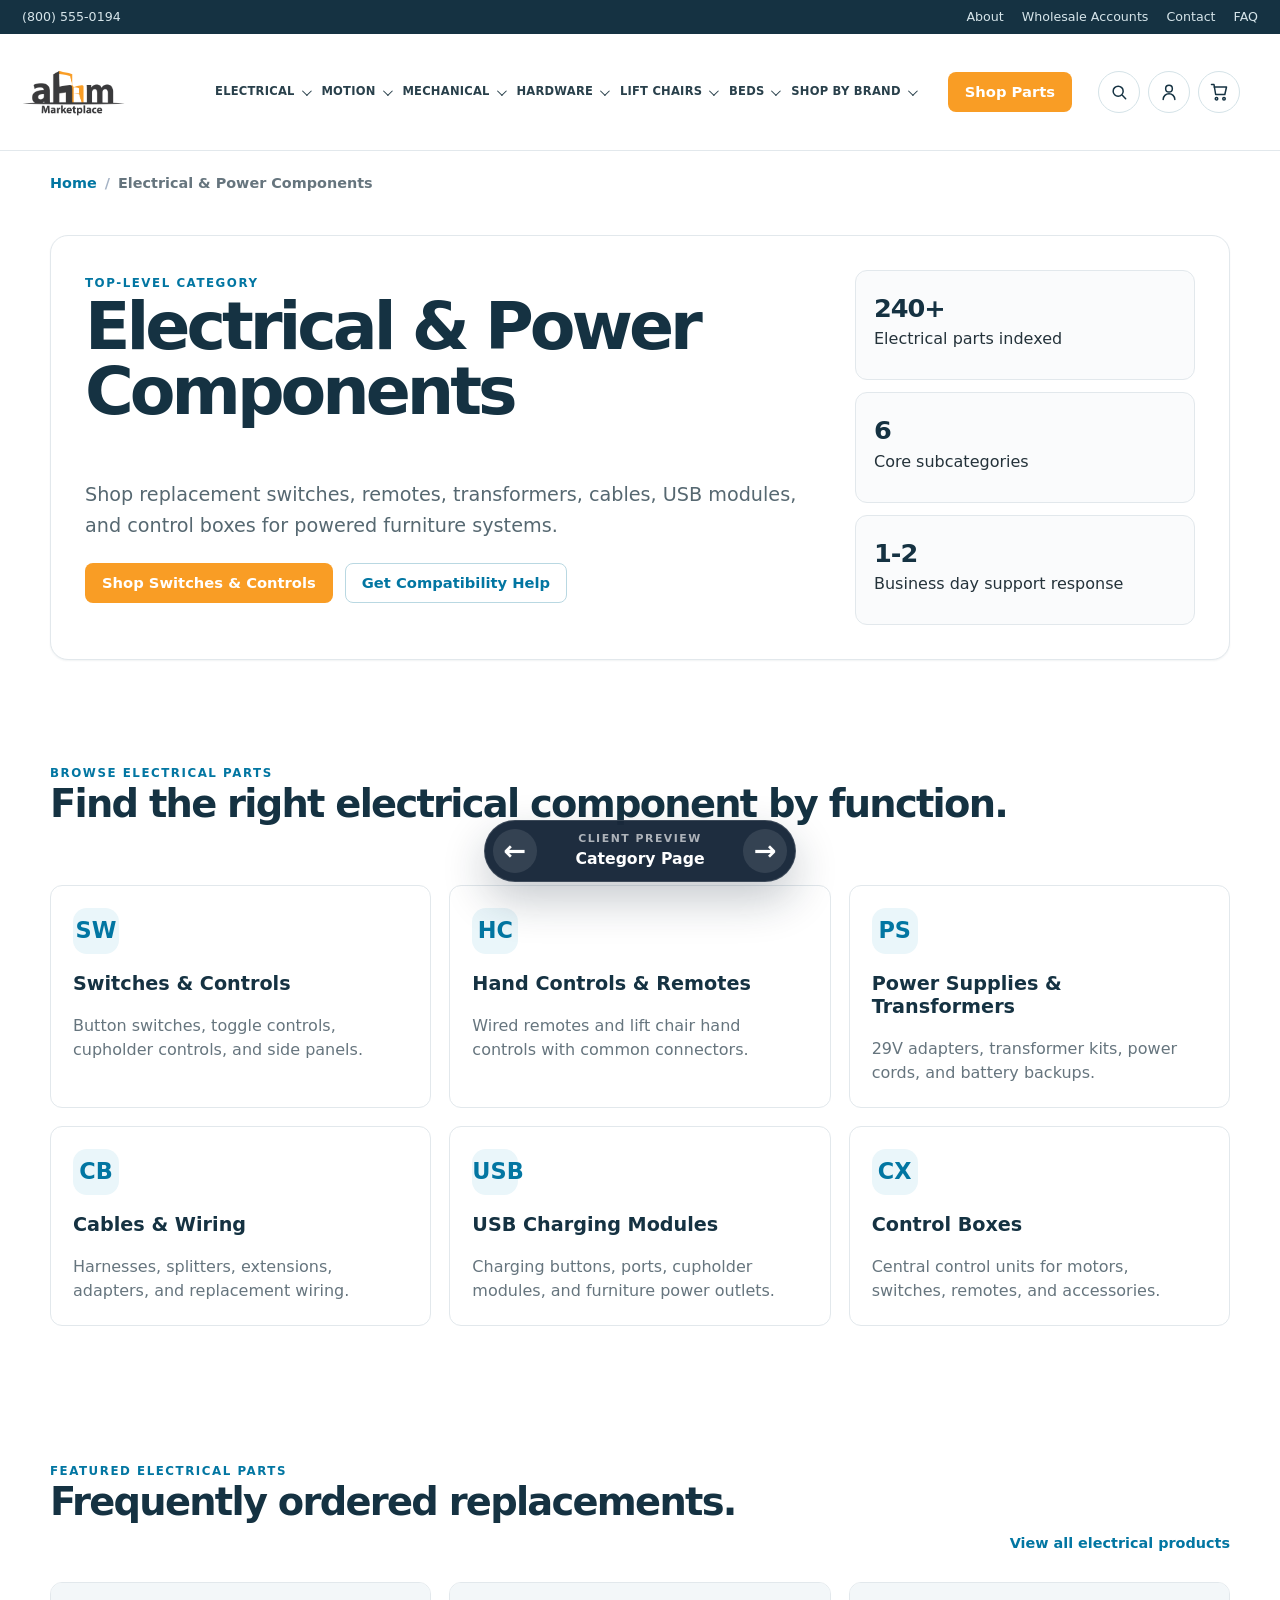
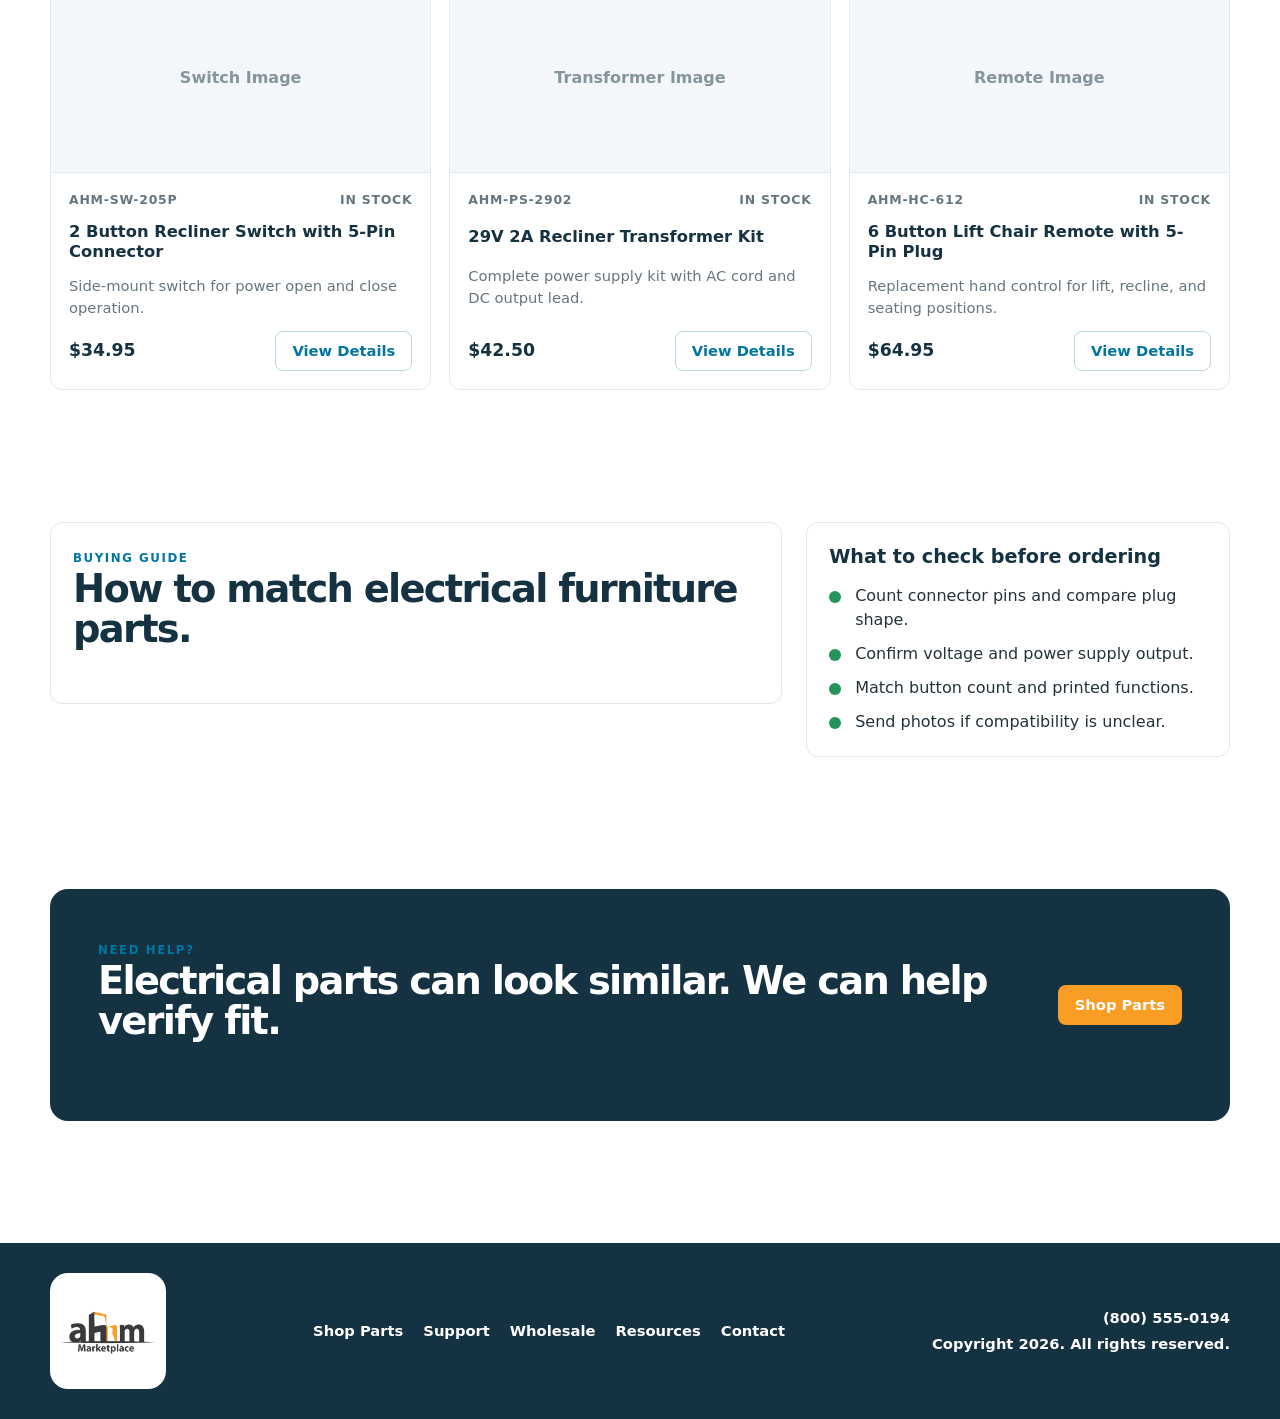
==== commit a7f71a7b: "Add client preview page switcher. Co-authored-by: Cursor <cursoragent@cursor.com>" ====
--- a/category.html
+++ b/category.html
@@ -336,6 +336,16 @@
       <div class="footer-contact-line"><a href="tel:+18005550194">(800) 555-0194</a><span>Copyright 2026. All rights reserved.</span></div>
     </div>
   </footer>
+  <!-- Client preview navigation: remove before final production theme build. -->
+  <nav class="client-preview-nav" aria-label="Client preview page switcher">
+    <a class="preview-arrow" href="index.html" aria-label="Previous preview page: Home Page">&larr;</a>
+    <div class="preview-current">
+      <span>Client Preview</span>
+      <strong>Category Page</strong>
+    </div>
+    <a class="preview-arrow" href="subcategory.html" aria-label="Next preview page: Subcategory Page">&rarr;</a>
+  </nav>
+
   <script src="js/main.js"></script>
 </body>
 </html>
--- a/css/styles.css
+++ b/css/styles.css
@@ -2812,3 +2812,78 @@
     transform: translate(-50%, 0);
   }
 }
+
+/* Client preview switcher: remove before final production theme build. */
+.client-preview-nav {
+  position: fixed;
+  left: 50%;
+  bottom: 18px;
+  z-index: 100;
+  display: grid;
+  grid-template-columns: 44px minmax(180px, auto) 44px;
+  align-items: center;
+  gap: 8px;
+  padding: 8px;
+  color: var(--white);
+  background: rgba(16, 32, 51, 0.94);
+  border: 1px solid rgba(255, 255, 255, 0.14);
+  border-radius: 999px;
+  box-shadow: 0 18px 44px rgba(16, 32, 51, 0.24);
+  transform: translateX(-50%);
+  backdrop-filter: blur(12px);
+}
+
+.preview-arrow {
+  width: 44px;
+  height: 44px;
+  display: grid;
+  place-items: center;
+  color: var(--white);
+  background: rgba(255, 255, 255, 0.1);
+  border-radius: 50%;
+  font-size: 1.7rem;
+  font-weight: 700;
+  line-height: 1;
+}
+
+.preview-arrow:hover {
+  color: var(--white);
+  background: var(--orange);
+}
+
+.preview-current {
+  display: grid;
+  min-width: 190px;
+  padding: 0 12px;
+  text-align: center;
+}
+
+.preview-current span {
+  color: rgba(255, 255, 255, 0.64);
+  font-size: 0.68rem;
+  font-weight: 760;
+  letter-spacing: 0.14em;
+  text-transform: uppercase;
+}
+
+.preview-current strong {
+  color: var(--white);
+  font-size: 0.98rem;
+}
+
+@media (max-width: 520px) {
+  .client-preview-nav {
+    bottom: 10px;
+    grid-template-columns: 40px minmax(142px, 1fr) 40px;
+    width: min(100% - 20px, 360px);
+  }
+
+  .preview-arrow {
+    width: 40px;
+    height: 40px;
+  }
+
+  .preview-current {
+    min-width: 0;
+  }
+}
